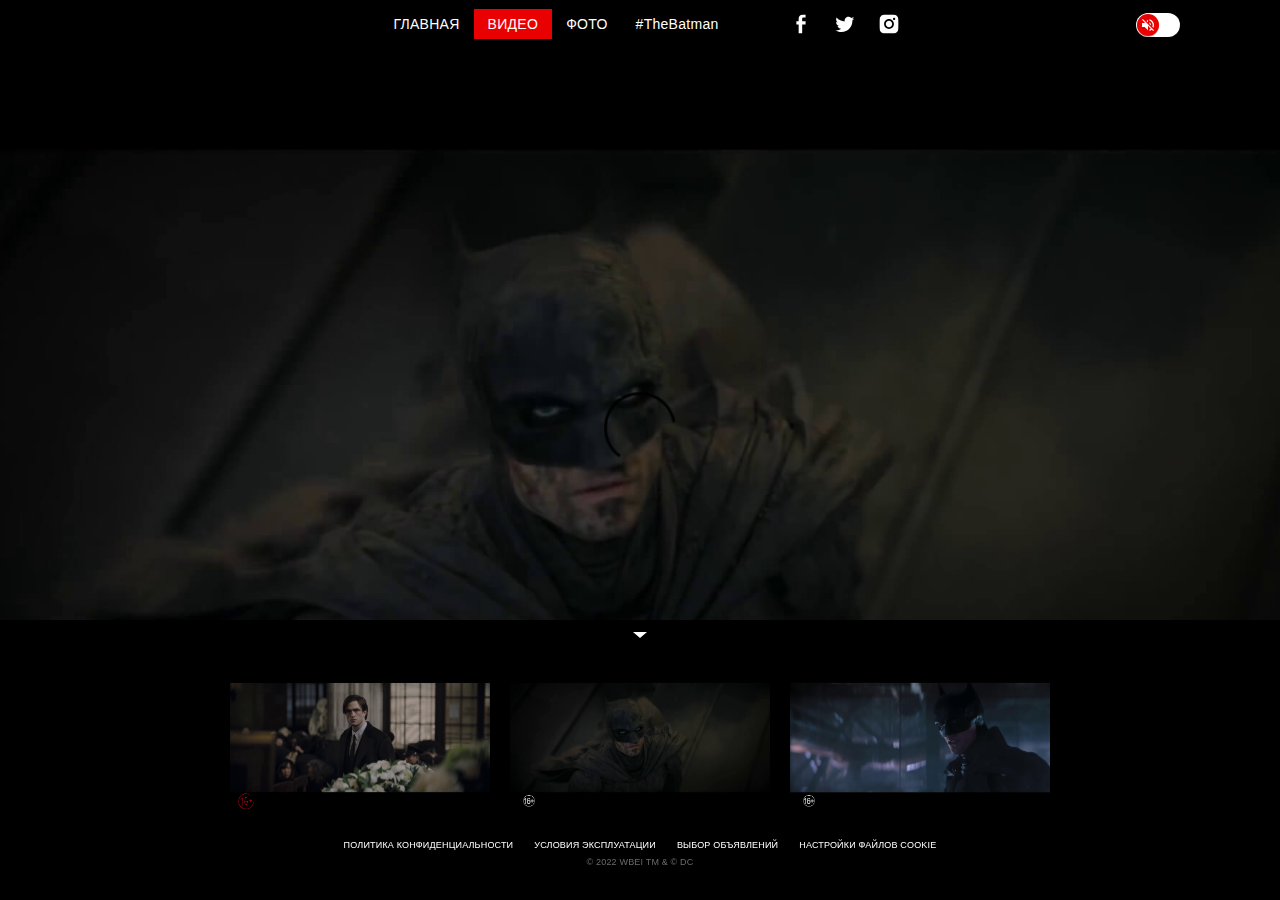
==== video.html @ 65dba9a5 "new" ====
<!DOCTYPE html>
<html lang="ru">

<head>
    <meta charset="UTF-8">
    <meta http-equiv="X-UA-Compatible" content="IE=edge">
    <meta name="viewport" content="width=device-width, initial-scale=1.0">
    <title>Batman 2022</title>

    <link rel="stylesheet" href="style/normalize.css">
    <link rel="stylesheet" href="style/swiper-bundle.min.css" />
    <link rel="stylesheet" href="style/styles.css">
    <script defer src="js/swiper-bundle.min.js"></script>
    <script defer src="js/script.js"></script>
</head>

<body>
    <header class="header">
        <button class="burger"></button>
        <nav class="header__navigation navigation navigation ">
            <button class="navigation__close"></button>

            <ul class="navigation__list">
                <li class="navigation__item">
                    <a class="navigation__link" href="index.html">Главная</a>
                </li>
                <li class="navigation__item">
                    <a class="navigation__link navigation__link_active">Видео</a>
                </li>
                <li class="navigation__item">
                    <a class="navigation__link" href="photo.html">Фото</a>
                </li>
            </ul>
            <p class="header__hashtag">#TheBatman</p>
            <ul class="header__social social">
                <li class="social__item"><a class="social__link social__link_fb" href=""></a></li>
                <li class="social__item"><a class="social__link social__link_twitter" href=""></a></li>
                <li class="social__item"><a class="social__link social__link_instagram" href=""></a></li>

            </ul>
        </nav>
        <div class="mute">
            <input class="mute__checkbox" type="checkbox" id="mute">
            <label for="mute" class="mute__label"></label>
        </div>

    </header>

    <main class="main main_slider">
        <div class="slider-main swiper">
            <ul class="slider-main__list swiper-wrapper">
                <li class="slider-main__item swiper-slide">
                    <video class="slider-main__video" controls poster="video/trailer01.jpg">
                        <source src="video/trailer01.webm" type="video/webm"> <source>
                        <source src="video/trailer01.mp4" type="video/mp4"> <source>
                    </video>
                </li>
                <li class="slider-main__item swiper-slide">
                    <video class="slider-main__video" controls poster="video/trailer02.jpg">
                        <source src="video/trailer02.webm" type="video/webm"> <source>
                        <source src="video/trailer02.mp4" type="video/mp4"> <source>
                    </video>
                </li>
                <li class="slider-main__item swiper-slide" >
                    <video class="slider-main__video" controls poster="video/trailer03.jpg">
                        <source src="video/trailer03.webm" type="video/webm"> <source>
                        <source src="video/trailer03.mp4" type="video/mp4"> <source>
                    </video>
                </li>
            </ul>
        </div>

        <div class="pagination">
            <button class="pagination__arrow"></button>
            <div class="slider-thumbs swiper">
                <ul class="slider-thumbs__list swiper-wrapper">
                    <li class="slider-thumbs__array swiper-slide">
                        <img src="video/trailer01.jpg" alt="превью фото" class="slider-thumbs_img" width="260px"
                            height="100px">
                    </li>
                    <li class="slider-thumbs__array swiper-slide">
                        <img src="video/trailer02.jpg" alt="превью фото" class="slider-thumbs_img" width="260px"
                            height="100px">
                    </li>
                    <li class="slider-thumbs__array swiper-slide">
                        <img src="video/trailer03.jpg" alt="превью фото" class="slider-thumbs_img" width="260px"
                            height="100px">
                    </li>
                </ul>
            </div>
        </div>

    </main>

    <footer class="footer">
        <ul class="footer__links">
            <li><a href="#" class="footer__link">Политика конфиденциальности</a></li>
            <li><a href="#" class="footer__link">Условия эксплуатации</a></li>
            <li><a href="#" class="footer__link">Выбор объявлений</a></li>
            <li><a href="#" class="footer__link">Настройки файлов cookie</a></li>
        </ul>
        <p class="footer__copyright">© 2022 WBEI TM & © DC</p>

    </footer>
</body>

</html>
---- style/styles.css ----
@font-face {
    font-family: Roboto;
    font-weight: 400;
    font-display: swap;
    src: local('Roboto')
    url('../fonts/roboto-v29-latin_cyrillic-regular.woff2') format(wolf2),
    url('../fonts/roboto-v29-latin_cyrillic-regular.woff') format('wolf');
}
@font-face {
    font-family: Roboto;
    font-weight: 500;
    font-display: swap;
    src: local('Roboto')
    url('../fonts/roboto-v29-latin_cyrillic-500.woff2') format(wolf2),
    url('../fonts/roboto-v29-latin_cyrillic-500.woff') format('wolf');
}
html{
    box-sizing: border-box;
}
*, *::after, *::before{
    box-sizing: inherit;
}
body{
    height: 100vh;
    min-width: 320px;
    font-family: Roboto, sans-serif;
    background-color: #000000;
    color:#FFFFFF;
    display: flex;
    flex-direction: column;
    justify-content: space-between;
}
img{
    max-width: 100%;
    height: auto;
}

button{
    padding: 0;
    cursor: pointer;
}

a {
    color: inherit;
    text-decoration: none;
}

ul{
    list-style: none;
    margin: 0;
    padding: 0;
}
h1,h2,h3,p{
    margin: 0;
}

.header{
    height: 50px;
    padding-top: 9px;
    padding-bottom: 9px;
    position: relative;
}

.navigation{
    display: flex;
    justify-content: center;
    align-items: center;
    font-weight: 500;
    font-size: 14px;
    line-height: 16px;
    letter-spacing: 0.02em;
}

.navigation__list{
    display: flex;
    text-transform: uppercase;
    margin-right: 14px;
}
.navigation__link{
    padding:7px 14px;
    display: block;
}
.navigation__link_active{
    background-color: #E90000;
}
.header__hashtag{
    margin-right: 70px;
}


.social{
    display: flex;
    gap: 20px;
}
.social__link{
    display: block;
    width: 24px;
    height: 24px;
}
.social__link_fb{
    background-image: url(../photos/fb.svg);
}
.social__link_twitter{
    background-image: url(../photos/twitter.svg);
}
.social__link_instagram{
    background-image: url(../photos/instagram.svg);
}
.burger{
    display: none;
}
.mute{
    position: absolute;
    right: 100px;
    top: 50%;
    transform: translateY(-50%);
    width: 44px;
    height: 24px;
    overflow: hidden;
    background: #FFFFFF;
border-radius: 30px;
}
.mute__checkbox{
    position: relative;
    width: 100%;
    height: 100%;
    padding: 0;
    margin: 0;
    opacity: 0;
    cursor: pointer;
    z-index: 3;
}
.mute__label::before,
.mute__label::after{
    content: '';
    position: absolute;
    top: 1px;
    left: 1px;
    display: block;
    height: 22px;
    width: 22px;
    border-radius: 50%;
    background-color: #E90000;
box-shadow: 0px 1px 1px rgba(69, 2, 2, 0.3);
transition: left 0.3s ease-in-out, right 0.3s ease-in-out;
background-position: center;
background-repeat: no-repeat;
}

.mute__label::before{
    background-image: url(../photos/volume-off.svg);
}

.mute__label::after{
    right: -22px;
    left: auto;
    background-image: url(../photos/volume-on.svg);
}
.mute__checkbox:checked+.mute__label::before{
    left: -22px;
}
.mute__checkbox:checked+.mute__label::after{
    right: 1px;
}

.navigation__close{
    display: none;
}
.main{
    position: relative;
    flex-grow: 1;
}
.main_index{
    display: flex;
    align-items: center;
    background-image: url(../photos/bg.jpg);
    background-position: top;
    background-size: cover;
    padding-left: 180px;
}
.logo{
    animation: zoomIn 2s;
}
@keyframes zoomIn{
    from{
        transform: scale3d(0,0,0);
    }
}
.footer{
    height: 70px;
    position: relative;
    z-index: 500;
    padding-top: 10px;
    padding-bottom: 10px;
    display: flex;
    flex-direction: column;
    align-items: center;
    font-size: 9px;
    line-height: 11px;
    letter-spacing: 0.02em;
    text-transform: uppercase;
    color: #FFFFFF;
}
.footer__copyright{
    color: #6A6A6A;
}
.footer__links{
    gap: 21px;
    display: flex;
    margin-bottom: 6px;
}
.main_slider{
    height: calc(100%-70px-50px);
}

.slider-main{
    height: 100%;
}
.slider-main__item{
    display: flex;
    align-items: center;
    justify-content: center;
}
.pagination{
    z-index: 400;
    position: absolute;
    bottom: 0;
    left: 0;
    right: 0;
    background-color: #000;
    min-height: 144px;
    padding-top: 12px;
    padding-bottom: 15px;
    padding-left: 20px;
    padding-right: 20px;
}
.pagination__arrow{
    display: block;
    margin: 0 auto 20px;
    width: 0;
    height: 0;
    border-left: 7px solid transparent;
    border-right: 7px solid transparent;
    border-bottom: 6px solid transparent;
    border-top: 6px solid #fff;
    background-color: transparent;
    transition: border-color .3s ease-in-out;
}
.pagination__arrow:hover{
    border-top-color: #E90000;
}
.slider-thumbs{
    max-width: 820px;
}
.slider-main__video{
    height: 100%;
    width: 100%;
    object-fit: cover;
}

@media (max-width:1024px) {
    .mute{right: 20px;}
    .main_index{
        padding-left: 60px;
    }
    
}
@media (max-width:768px) {
    .header{
        display: flex;
        align-items: center;
    }
    .burger{
    display: block;
    width: 20px;
    height: 12px;
    background-color: transparent;
    background-image: url(../photos/menu.svg);
    border: none;
    }

    .navigation{
        position: fixed;
        top: 0;
        left: 0;
        width: 240px;
        bottom: 0;
        background-color:  #260707;
        flex-direction: column;
        justify-content: flex-start;
        padding-top: 90px;
        text-align: center;
        align-items: stretch;
        transform: translateX(-240px);
        transition: transform 0.3s ease-in-out;
    }
    .navigation_active{
        transform: translateX(0px);
    }
    .navigation__list{
        flex-direction: column;
        margin-right: 0;
    }
    .navigation__link{
        padding-top: 12px;
        padding-bottom: 12px;
        gap: 6px;
        margin-bottom: 6px;
    }
    .navigation__close{
        position: absolute;
        display: block;
        top: 20px;
        left: 20px;
        width: 16px;
        height: 16px;
        background-image: url(../photos/close.svg);
        background-color: transparent;
        border: none;
    }
    .header__hashtag{
        margin-right: 0;
        margin-bottom: 40px;
    }
    .social{
        justify-content: center;
    }
    .main_index{
        padding-left: 30px;
    }
    .logo{
        width: 230px;
    }
    .footer{
        padding-left: 20px;
        padding-right: 20px;
        text-align: center;
    }
}

@media (max-width:580px) {
    .main_index{
        align-items: flex-end;
        justify-content: center;
        padding-bottom: 64px;
        padding-left: 0;
        background-image: linear-gradient(0.11deg, rgba(0, 0, 0, 0.76) 32.14%, rgba(255, 0, 0, 0) 72.56%), url(../photos/pg-m.jpg);
    }
    .logo{
        
        width: 125px;
    }
    .footer{
    height: 50px;
    font-size: 6px;
    line-height: 7px;
    }
    .pagination__arrow{
        margin-bottom: 6px;
    }
    .pagination{
        min-height: 80px;
    }
}
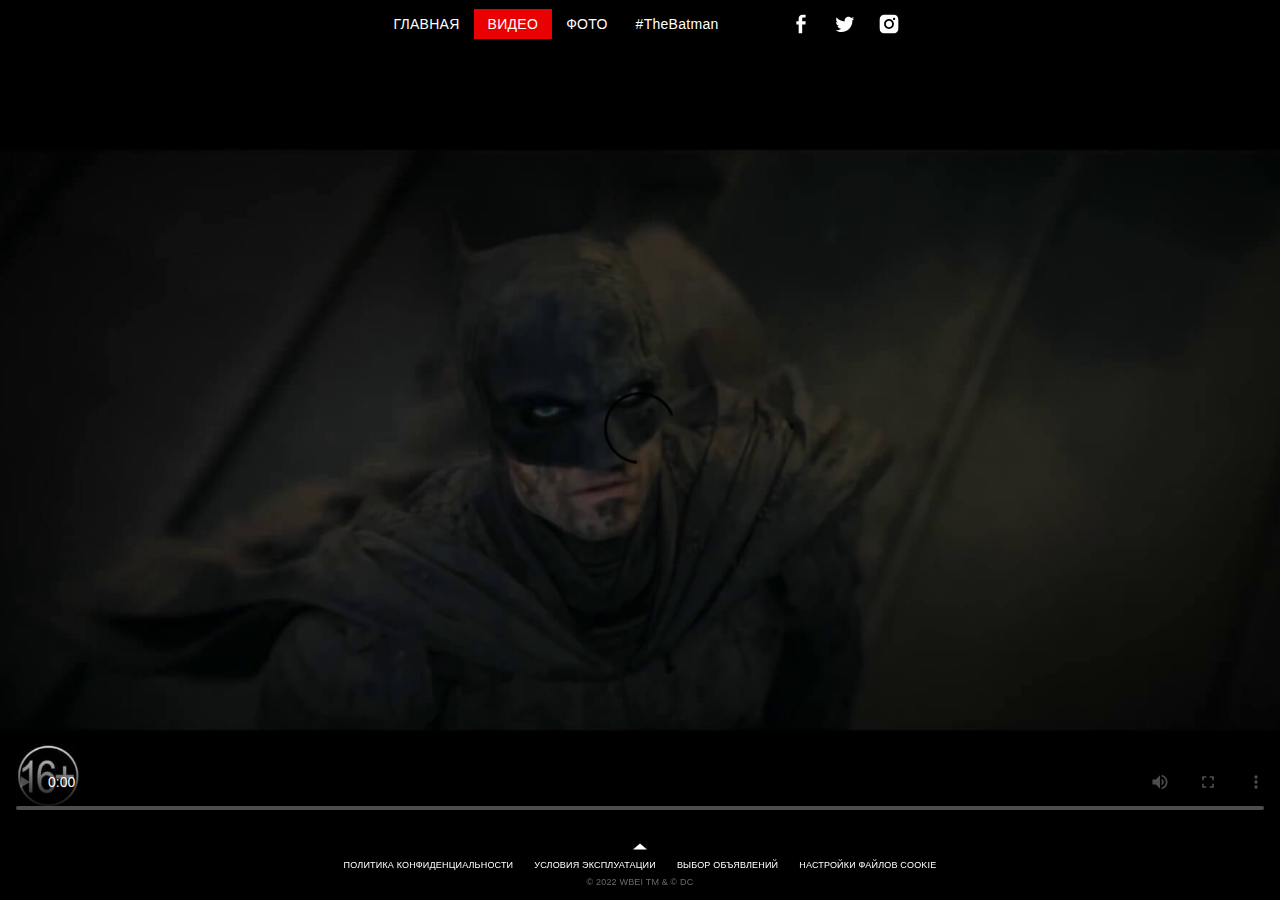
==== commit a7f5bacb: "end" ====
--- a/video.html
+++ b/video.html
@@ -39,10 +39,7 @@
 
             </ul>
         </nav>
-        <div class="mute">
-            <input class="mute__checkbox" type="checkbox" id="mute">
-            <label for="mute" class="mute__label"></label>
-        </div>
+        
 
     </header>
 
--- a/style/styles.css
+++ b/style/styles.css
@@ -69,6 +69,7 @@
     font-size: 14px;
     line-height: 16px;
     letter-spacing: 0.02em;
+    z-index: 600;
 }
 
 .navigation__list{
@@ -187,7 +188,7 @@
     }
 }
 .footer{
-    height: 70px;
+    height: 50px;
     position: relative;
     z-index: 500;
     padding-top: 10px;
@@ -210,7 +211,9 @@
     margin-bottom: 6px;
 }
 .main_slider{
-    height: calc(100%-70px-50px);
+    height: calc(100%-50px-50px);
+    overflow: hidden;
+    padding-bottom: 20px;
 }
 
 .slider-main{
@@ -233,6 +236,19 @@
     padding-bottom: 15px;
     padding-left: 20px;
     padding-right: 20px;
+    transform: translateY(calc(100% - 25px));
+    transition: transform 0.5s ease-in-out;
+}
+.pagination_active{
+    transform: translateY(0);
+}
+.pagination_active .pagination__arrow{
+    border-bottom: 6px solid transparent;
+    border-top: 6px solid #fff;
+}
+.pagination_active .pagination__arrow:hover{
+    border-bottom-color: transparent;
+    border-top-color: #E9000000;
 }
 .pagination__arrow{
     display: block;
@@ -241,16 +257,21 @@
     height: 0;
     border-left: 7px solid transparent;
     border-right: 7px solid transparent;
-    border-bottom: 6px solid transparent;
-    border-top: 6px solid #fff;
+    border-top: 6px solid transparent;
+    border-bottom: 6px solid #fff;
+  
     background-color: transparent;
     transition: border-color .3s ease-in-out;
 }
 .pagination__arrow:hover{
-    border-top-color: #E90000;
+    border-bottom-color: #E90000;
 }
 .slider-thumbs{
     max-width: 820px;
+}
+.slider-thumbs_img{
+  max-height: 100px;
+  object-fit: cover;
 }
 .slider-main__video{
     height: 100%;
